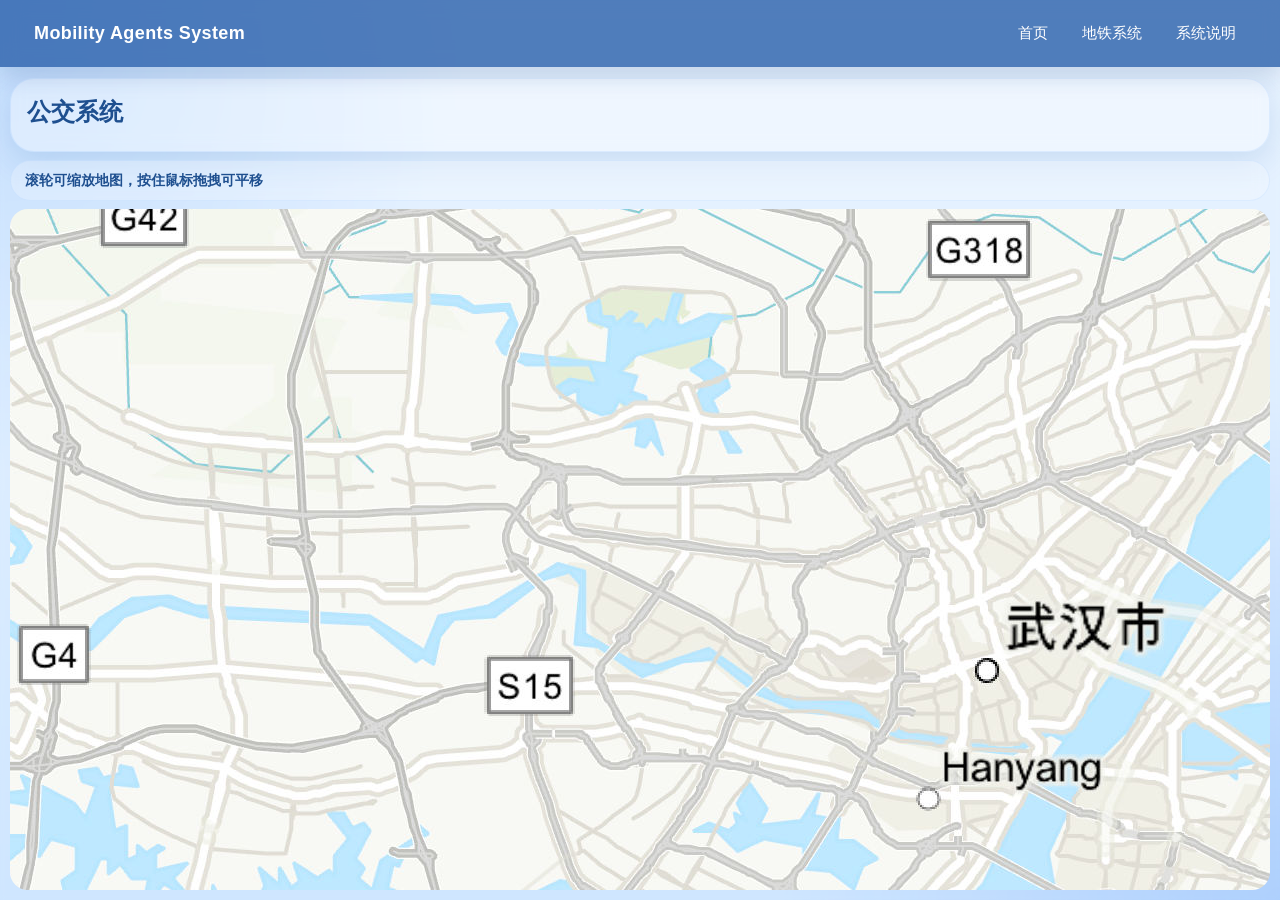
==== pages/bus_map.html @ d88f392e "Add files via upload" ====
<!DOCTYPE html>
<html lang="zh">
<head>
  <meta charset="UTF-8" />
  <meta name="viewport" content="width=device-width, initial-scale=1.0" />
  <title>公交系统</title>
  <link rel="stylesheet" href="../styles/app.css" />
</head>
<body class="map-page">
  <header class="top-bar">
    <div class="brand-title">Mobility Agents System</div>
    <div class="nav-group">
      <button onclick="goHome()">首页</button>
      <button onclick="goPage('./metro_map.html')">地铁系统</button>
      <button onclick="goPage('./about.html')">系统说明</button>
    </div>
  </header>

  <main class="map-page-shell">
    <div class="page-container">
      <div class="page-header">
        <button class="inline-back" onclick="goHome()">返回首页</button>

        <section class="glass-card page-title-card">
          <h1 class="page-title">公交系统</h1>
        </section>
      </div>

      <section class="map-toolbar">
        <div class="map-tip">滚轮可缩放地图，按住鼠标拖拽可平移</div>
      </section>

      <section class="map-stage-section">
        <div id="map-viewport">
          <div id="map-container">
            <img
              id="map-image"
              src="../assets/images/bus_map.jpg"
              alt="公交地图"
            />
            <div id="station-layer"></div>
          </div>
        </div>
      </section>
    </div>
  </main>

  <!-- 旧逻辑写入容器：隐藏但保留 -->
  <div id="station-card-panel" style="display:none;">
    <div id="station-card-container"></div>
  </div>

  <!-- 新展示覆盖层 -->
  <div id="station-card-overlay">
    <div class="station-card-modal">
      <div class="station-panel-header">
        <div class="station-panel-title">站点详情</div>
        <button class="panel-close-btn" onclick="closeStationCard()">关闭</button>
      </div>
      <div id="station-card-overlay-container"></div>
    </div>
  </div>

  <div id="mobile-station-card-overlay" style="display:none;">
    <div class="mobile-overlay-inner">
      <div class="mobile-overlay-header">
        <button class="mobile-back-btn" onclick="closeMobileStationCard()">返回</button>
      </div>
      <div id="mobile-station-card-container"></div>
    </div>
  </div>

  <script src="../scripts/utils/constants.js"></script>
  <script src="../scripts/api/data_api.js"></script>

  <script src="../scripts/card/suggestion_renderer.js"></script>
  <script src="../scripts/card/chart_renderer.js"></script>
  <script src="../scripts/card/card_renderer.js"></script>
  <script src="../scripts/card/card_controller.js"></script>

  <script src="../scripts/map/geo_mapper.js"></script>
  <script src="../scripts/map/station_layer.js"></script>
  <script src="../scripts/map/interaction.js"></script>
  <script src="../scripts/map/map_init.js"></script>

  <script>
    function goHome() {
      window.location.href = '../index.html';
    }

    function goPage(path) {
      window.location.href = path;
    }

    function setupStationCardOverlay() {
      const overlay = document.getElementById("station-card-overlay");
      const oldContainer = document.getElementById("station-card-container");
      const overlayContainer = document.getElementById("station-card-overlay-container");

      if (!overlay || !oldContainer || !overlayContainer) return;

      function openOverlayIfHasContent() {
        const html = oldContainer.innerHTML.trim();
        if (html) {
          overlayContainer.innerHTML = html;
          overlay.style.display = "block";
        }
      }

      const observer = new MutationObserver(() => {
        openOverlayIfHasContent();
      });

      observer.observe(oldContainer, {
        childList: true,
        subtree: true,
        characterData: true
      });

      const rawClose = window.closeStationCard;
      window.closeStationCard = function () {
        overlay.style.display = "none";
        overlayContainer.innerHTML = "";
        oldContainer.innerHTML = "";
        if (typeof rawClose === "function") {
          rawClose();
        }
      };

      overlay.addEventListener("click", (event) => {
        if (event.target === overlay) {
          window.closeStationCard();
        }
      });
    }

    function initMapViewer() {
      const viewport = document.getElementById("map-viewport");
      const mapContainer = document.getElementById("map-container");
      const mapImage = document.getElementById("map-image");
      const stationLayer = document.getElementById("station-layer");

      if (!viewport || !mapContainer || !mapImage || !stationLayer) return;

      let scale = 1;
      let minScale = 1;
      let maxScale = 4;

      let translateX = 0;
      let translateY = 0;

      let isDragging = false;
      let dragStartX = 0;
      let dragStartY = 0;
      let dragOriginX = 0;
      let dragOriginY = 0;

      function syncLayerSize() {
        stationLayer.style.width = mapImage.offsetWidth + "px";
        stationLayer.style.height = mapImage.offsetHeight + "px";
      }

      function getImageWidth() {
        return mapImage.offsetWidth;
      }

      function getImageHeight() {
        return mapImage.offsetHeight;
      }

      function getScaledWidth() {
        return getImageWidth() * scale;
      }

      function getScaledHeight() {
        return getImageHeight() * scale;
      }

      function clampTranslate() {
        const vw = viewport.clientWidth;
        const vh = viewport.clientHeight;
        const scaledWidth = getScaledWidth();
        const scaledHeight = getScaledHeight();

        if (scaledWidth <= vw) {
          translateX = (vw - scaledWidth) / 2;
        } else {
          const minX = vw - scaledWidth;
          const maxX = 0;
          translateX = Math.min(maxX, Math.max(minX, translateX));
        }

        if (scaledHeight <= vh) {
          translateY = (vh - scaledHeight) / 2;
        } else {
          const minY = vh - scaledHeight;
          const maxY = 0;
          translateY = Math.min(maxY, Math.max(minY, translateY));
        }
      }

      function applyTransform() {
        clampTranslate();
        mapContainer.style.transform = `translate(${translateX}px, ${translateY}px) scale(${scale})`;
        updateIconScale(scale);
      }

      function updateIconScale(currentScale) {
        const stationButtons = stationLayer.querySelectorAll("button");
        const baseSize = 40;
        const adaptiveSize = Math.max(baseSize / currentScale, 20);
        
        stationButtons.forEach(btn => {
          btn.style.width = `${adaptiveSize}px`;
          btn.style.height = `${adaptiveSize}px`;
          const img = btn.querySelector("img");
          if (img) {
            img.style.width = `${adaptiveSize}px`;
            img.style.height = `${adaptiveSize}px`;
          }
        });
      }

      function updateCoverScale() {
        const vw = viewport.clientWidth;
        const vh = viewport.clientHeight;
        const iw = getImageWidth();
        const ih = getImageHeight();

        if (!iw || !ih) return;

        minScale = Math.max(vw / iw, vh / ih);
        if (scale < minScale) {
          scale = minScale;
        }
      }

      function resetToCover() {
        updateCoverScale();
        const vw = viewport.clientWidth;
        const vh = viewport.clientHeight;
        const scaledWidth = getScaledWidth();
        const scaledHeight = getScaledHeight();

        translateX = (vw - scaledWidth) / 2;
        translateY = (vh - scaledHeight) / 2;

        applyTransform();
      }

      function zoomAtPoint(delta, clientX, clientY) {
        const rect = viewport.getBoundingClientRect();
        const offsetX = clientX - rect.left;
        const offsetY = clientY - rect.top;

        const prevScale = scale;
        let nextScale = scale * (delta > 0 ? 1.12 : 0.88);
        nextScale = Math.max(minScale, Math.min(maxScale, nextScale));

        if (nextScale === prevScale) return;

        const worldX = (offsetX - translateX) / prevScale;
        const worldY = (offsetY - translateY) / prevScale;

        scale = nextScale;
        translateX = offsetX - worldX * scale;
        translateY = offsetY - worldY * scale;

        applyTransform();
      }

      viewport.addEventListener("wheel", (event) => {
        event.preventDefault();
        zoomAtPoint(-event.deltaY, event.clientX, event.clientY);
      }, { passive: false });

      viewport.addEventListener("mousedown", (event) => {
        isDragging = true;
        viewport.classList.add("dragging");
        dragStartX = event.clientX;
        dragStartY = event.clientY;
        dragOriginX = translateX;
        dragOriginY = translateY;
      });

      window.addEventListener("mousemove", (event) => {
        if (!isDragging) return;
        translateX = dragOriginX + (event.clientX - dragStartX);
        translateY = dragOriginY + (event.clientY - dragStartY);
        applyTransform();
      });

      window.addEventListener("mouseup", () => {
        isDragging = false;
        viewport.classList.remove("dragging");
      });

      window.addEventListener("resize", () => {
        syncLayerSize();
        resetToCover();
      });

      syncLayerSize();
      resetToCover();
    }

    document.addEventListener("DOMContentLoaded", () => {
      const mapImage = document.getElementById("map-image");

      const runInit = () => {
        initMap("bus");
        setupStationCardOverlay();
        initMapViewer();
      };

      if (mapImage.complete) {
        runInit();
      } else {
        mapImage.onload = runInit;
      }
    });
  </script>
</body>
</html>
---- styles/app.css ----
@import url("./base.css");
@import url("./home.css");
@import url("./map.css");
@import url("./overlay.css");
@import url("./about.css");
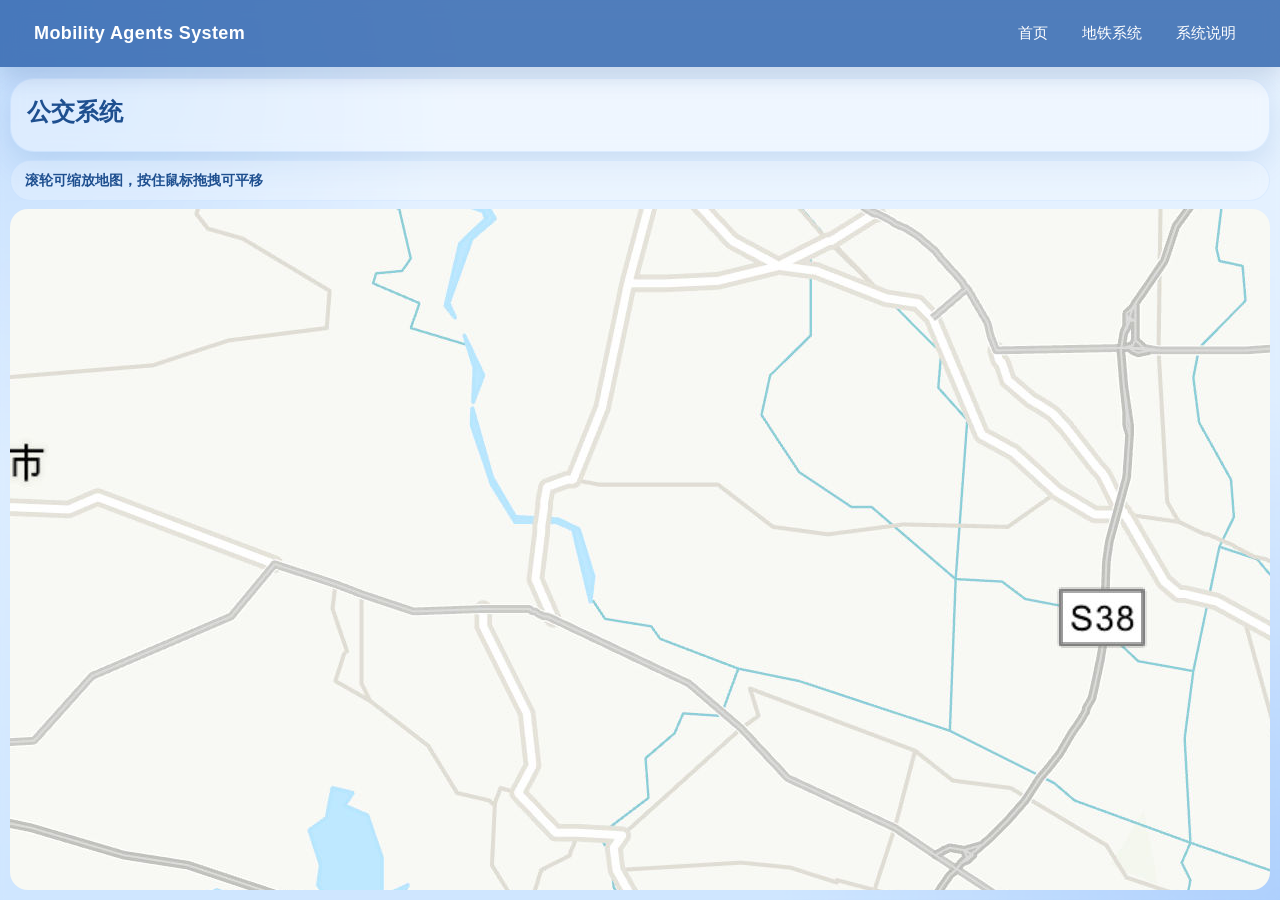
==== commit 86a939ce: "Update bus_map.html" ====
--- a/pages/bus_map.html
+++ b/pages/bus_map.html
@@ -45,12 +45,10 @@
     </div>
   </main>
 
-  <!-- 旧逻辑写入容器：隐藏但保留 -->
   <div id="station-card-panel" style="display:none;">
     <div id="station-card-container"></div>
   </div>
 
-  <!-- 新展示覆盖层 -->
   <div id="station-card-overlay">
     <div class="station-card-modal">
       <div class="station-panel-header">
@@ -72,6 +70,7 @@
 
   <script src="../scripts/utils/constants.js"></script>
   <script src="../scripts/api/data_api.js"></script>
+  <script src="../scripts/api/agent_api.js"></script>
 
   <script src="../scripts/card/suggestion_renderer.js"></script>
   <script src="../scripts/card/chart_renderer.js"></script>
@@ -84,241 +83,9 @@
   <script src="../scripts/map/map_init.js"></script>
 
   <script>
-    function goHome() {
-      window.location.href = '../index.html';
-    }
-
-    function goPage(path) {
-      window.location.href = path;
-    }
-
-    function setupStationCardOverlay() {
-      const overlay = document.getElementById("station-card-overlay");
-      const oldContainer = document.getElementById("station-card-container");
-      const overlayContainer = document.getElementById("station-card-overlay-container");
-
-      if (!overlay || !oldContainer || !overlayContainer) return;
-
-      function openOverlayIfHasContent() {
-        const html = oldContainer.innerHTML.trim();
-        if (html) {
-          overlayContainer.innerHTML = html;
-          overlay.style.display = "block";
-        }
-      }
-
-      const observer = new MutationObserver(() => {
-        openOverlayIfHasContent();
-      });
-
-      observer.observe(oldContainer, {
-        childList: true,
-        subtree: true,
-        characterData: true
-      });
-
-      const rawClose = window.closeStationCard;
-      window.closeStationCard = function () {
-        overlay.style.display = "none";
-        overlayContainer.innerHTML = "";
-        oldContainer.innerHTML = "";
-        if (typeof rawClose === "function") {
-          rawClose();
-        }
-      };
-
-      overlay.addEventListener("click", (event) => {
-        if (event.target === overlay) {
-          window.closeStationCard();
-        }
-      });
-    }
-
-    function initMapViewer() {
-      const viewport = document.getElementById("map-viewport");
-      const mapContainer = document.getElementById("map-container");
-      const mapImage = document.getElementById("map-image");
-      const stationLayer = document.getElementById("station-layer");
-
-      if (!viewport || !mapContainer || !mapImage || !stationLayer) return;
-
-      let scale = 1;
-      let minScale = 1;
-      let maxScale = 4;
-
-      let translateX = 0;
-      let translateY = 0;
-
-      let isDragging = false;
-      let dragStartX = 0;
-      let dragStartY = 0;
-      let dragOriginX = 0;
-      let dragOriginY = 0;
-
-      function syncLayerSize() {
-        stationLayer.style.width = mapImage.offsetWidth + "px";
-        stationLayer.style.height = mapImage.offsetHeight + "px";
-      }
-
-      function getImageWidth() {
-        return mapImage.offsetWidth;
-      }
-
-      function getImageHeight() {
-        return mapImage.offsetHeight;
-      }
-
-      function getScaledWidth() {
-        return getImageWidth() * scale;
-      }
-
-      function getScaledHeight() {
-        return getImageHeight() * scale;
-      }
-
-      function clampTranslate() {
-        const vw = viewport.clientWidth;
-        const vh = viewport.clientHeight;
-        const scaledWidth = getScaledWidth();
-        const scaledHeight = getScaledHeight();
-
-        if (scaledWidth <= vw) {
-          translateX = (vw - scaledWidth) / 2;
-        } else {
-          const minX = vw - scaledWidth;
-          const maxX = 0;
-          translateX = Math.min(maxX, Math.max(minX, translateX));
-        }
-
-        if (scaledHeight <= vh) {
-          translateY = (vh - scaledHeight) / 2;
-        } else {
-          const minY = vh - scaledHeight;
-          const maxY = 0;
-          translateY = Math.min(maxY, Math.max(minY, translateY));
-        }
-      }
-
-      function applyTransform() {
-        clampTranslate();
-        mapContainer.style.transform = `translate(${translateX}px, ${translateY}px) scale(${scale})`;
-        updateIconScale(scale);
-      }
-
-      function updateIconScale(currentScale) {
-        const stationButtons = stationLayer.querySelectorAll("button");
-        const baseSize = 40;
-        const adaptiveSize = Math.max(baseSize / currentScale, 20);
-        
-        stationButtons.forEach(btn => {
-          btn.style.width = `${adaptiveSize}px`;
-          btn.style.height = `${adaptiveSize}px`;
-          const img = btn.querySelector("img");
-          if (img) {
-            img.style.width = `${adaptiveSize}px`;
-            img.style.height = `${adaptiveSize}px`;
-          }
-        });
-      }
-
-      function updateCoverScale() {
-        const vw = viewport.clientWidth;
-        const vh = viewport.clientHeight;
-        const iw = getImageWidth();
-        const ih = getImageHeight();
-
-        if (!iw || !ih) return;
-
-        minScale = Math.max(vw / iw, vh / ih);
-        if (scale < minScale) {
-          scale = minScale;
-        }
-      }
-
-      function resetToCover() {
-        updateCoverScale();
-        const vw = viewport.clientWidth;
-        const vh = viewport.clientHeight;
-        const scaledWidth = getScaledWidth();
-        const scaledHeight = getScaledHeight();
-
-        translateX = (vw - scaledWidth) / 2;
-        translateY = (vh - scaledHeight) / 2;
-
-        applyTransform();
-      }
-
-      function zoomAtPoint(delta, clientX, clientY) {
-        const rect = viewport.getBoundingClientRect();
-        const offsetX = clientX - rect.left;
-        const offsetY = clientY - rect.top;
-
-        const prevScale = scale;
-        let nextScale = scale * (delta > 0 ? 1.12 : 0.88);
-        nextScale = Math.max(minScale, Math.min(maxScale, nextScale));
-
-        if (nextScale === prevScale) return;
-
-        const worldX = (offsetX - translateX) / prevScale;
-        const worldY = (offsetY - translateY) / prevScale;
-
-        scale = nextScale;
-        translateX = offsetX - worldX * scale;
-        translateY = offsetY - worldY * scale;
-
-        applyTransform();
-      }
-
-      viewport.addEventListener("wheel", (event) => {
-        event.preventDefault();
-        zoomAtPoint(-event.deltaY, event.clientX, event.clientY);
-      }, { passive: false });
-
-      viewport.addEventListener("mousedown", (event) => {
-        isDragging = true;
-        viewport.classList.add("dragging");
-        dragStartX = event.clientX;
-        dragStartY = event.clientY;
-        dragOriginX = translateX;
-        dragOriginY = translateY;
-      });
-
-      window.addEventListener("mousemove", (event) => {
-        if (!isDragging) return;
-        translateX = dragOriginX + (event.clientX - dragStartX);
-        translateY = dragOriginY + (event.clientY - dragStartY);
-        applyTransform();
-      });
-
-      window.addEventListener("mouseup", () => {
-        isDragging = false;
-        viewport.classList.remove("dragging");
-      });
-
-      window.addEventListener("resize", () => {
-        syncLayerSize();
-        resetToCover();
-      });
-
-      syncLayerSize();
-      resetToCover();
-    }
-
     document.addEventListener("DOMContentLoaded", () => {
-      const mapImage = document.getElementById("map-image");
-
-      const runInit = () => {
-        initMap("bus");
-        setupStationCardOverlay();
-        initMapViewer();
-      };
-
-      if (mapImage.complete) {
-        runInit();
-      } else {
-        mapImage.onload = runInit;
-      }
+      initMap(STATION_TYPES.BUS);
     });
   </script>
 </body>
-</html>+</html>
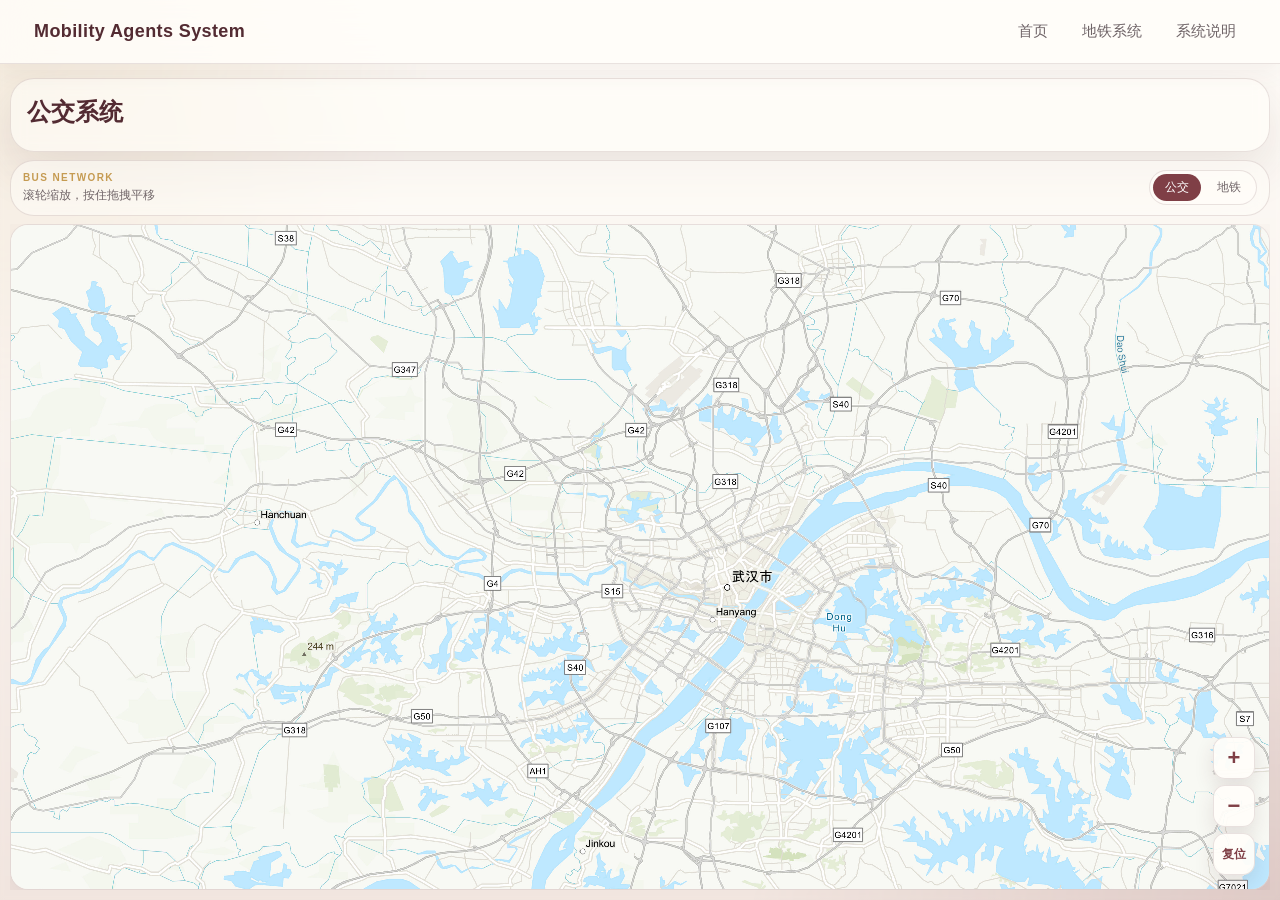
==== commit b794965d: "20260602 update frontend map interaction" ====
--- a/pages/bus_map.html
+++ b/pages/bus_map.html
@@ -26,12 +26,19 @@
         </section>
       </div>
 
-      <section class="map-toolbar">
-        <div class="map-tip">滚轮可缩放地图，按住鼠标拖拽可平移</div>
-      </section>
+      <section class="map-toolbar">
+        <div>
+          <div class="map-eyebrow">BUS NETWORK</div>
+          <div class="map-tip"><span class="desktop-tip">滚轮缩放，按住拖拽平移</span><span class="mobile-tip">双指缩放，单指拖动地图</span></div>
+        </div>
+        <div class="map-switcher" aria-label="地图系统切换">
+          <button class="active" type="button" aria-current="page">公交</button>
+          <button type="button" onclick="goPage('./metro_map.html')">地铁</button>
+        </div>
+      </section>
 
       <section class="map-stage-section">
-        <div id="map-viewport">
+        <div id="map-viewport">
           <div id="map-container">
             <img
               id="map-image"
@@ -39,34 +46,29 @@
               alt="公交地图"
             />
             <div id="station-layer"></div>
-          </div>
-        </div>
+          </div>
+          <div class="map-controls" aria-label="地图缩放控件">
+            <button type="button" onclick="zoomMapBy(1.25)" aria-label="放大地图">+</button>
+            <button type="button" onclick="zoomMapBy(0.8)" aria-label="缩小地图">−</button>
+            <button class="map-reset" type="button" onclick="resetMapView()">复位</button>
+          </div>
+        </div>
       </section>
     </div>
   </main>
 
-  <div id="station-card-panel" style="display:none;">
-    <div id="station-card-container"></div>
+  <div id="station-card-panel" class="station-card-panel" style="display: none;">
+    <button class="station-card-close" onclick="closeStationCard()">×</button>
+    <div id="station-card-content"></div>
   </div>
 
-  <div id="station-card-overlay">
-    <div class="station-card-modal">
-      <div class="station-panel-header">
-        <div class="station-panel-title">站点详情</div>
-        <button class="panel-close-btn" onclick="closeStationCard()">关闭</button>
-      </div>
-      <div id="station-card-overlay-container"></div>
+  <div id="mobile-station-card-overlay" class="mobile-station-card-overlay" style="display: none;">
+    <div class="mobile-station-card-inner">
+      <button class="station-card-close" onclick="closeMobileStationCard()">×</button>
+      <div id="mobile-station-card-content"></div>
     </div>
   </div>
 
-  <div id="mobile-station-card-overlay" style="display:none;">
-    <div class="mobile-overlay-inner">
-      <div class="mobile-overlay-header">
-        <button class="mobile-back-btn" onclick="closeMobileStationCard()">返回</button>
-      </div>
-      <div id="mobile-station-card-container"></div>
-    </div>
-  </div>
 
   <script src="../scripts/utils/constants.js"></script>
   <script src="../scripts/api/data_api.js"></script>
@@ -89,3 +91,4 @@
   </script>
 </body>
 </html>
+
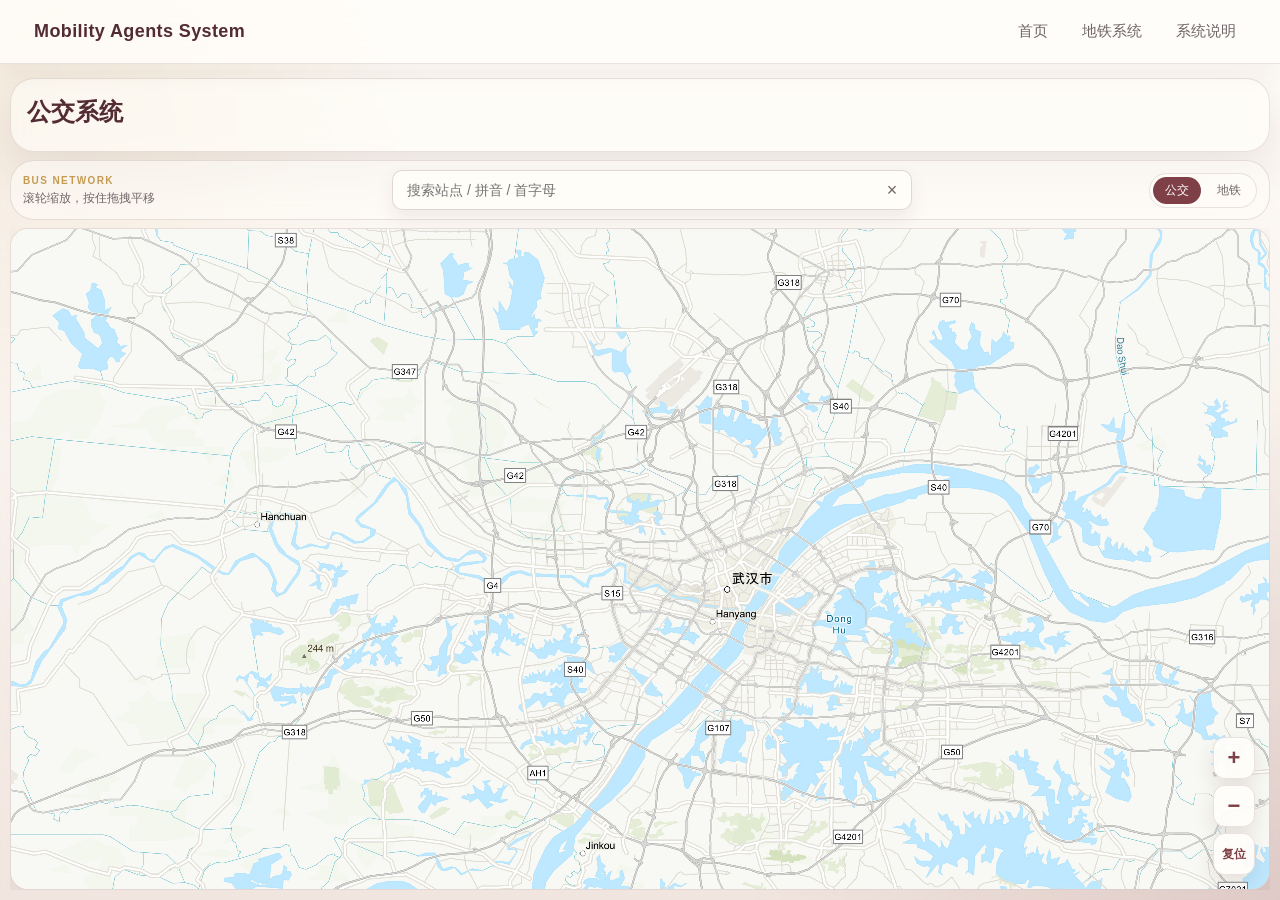
==== commit 5d43557d: "20260603 02" ====
--- a/pages/bus_map.html
+++ b/pages/bus_map.html
@@ -31,6 +31,13 @@
           <div class="map-eyebrow">BUS NETWORK</div>
           <div class="map-tip"><span class="desktop-tip">滚轮缩放，按住拖拽平移</span><span class="mobile-tip">双指缩放，单指拖动地图</span></div>
         </div>
+        <div class="station-search" role="combobox" aria-expanded="false" aria-owns="station-search-results">
+          <label class="sr-only" for="station-search-input">搜索公交站点</label>
+          <input id="station-search-input" type="search" autocomplete="off" placeholder="搜索站点 / 拼音 / 首字母" />
+          <button id="station-search-clear" class="station-search-clear" type="button" aria-label="清空搜索">×</button>
+          <div id="station-search-results" class="station-search-results" role="listbox" hidden></div>
+          <div id="station-search-status" class="sr-only" aria-live="polite"></div>
+        </div>
         <div class="map-switcher" aria-label="地图系统切换">
           <button class="active" type="button" aria-current="page">公交</button>
           <button type="button" onclick="goPage('./metro_map.html')">地铁</button>
@@ -40,11 +47,17 @@
       <section class="map-stage-section">
         <div id="map-viewport">
           <div id="map-container">
-            <img
-              id="map-image"
-              src="../assets/images/bus_map.jpg"
-              alt="公交地图"
-            />
+            <picture>
+              <source media="(max-width: 767px)" srcset="../assets/images/bus_map_mobile.jpg" />
+              <img
+                id="map-image"
+                src="../assets/images/bus_map.jpg"
+                alt="公交地图"
+                width="5000"
+                height="3351"
+                decoding="async"
+              />
+            </picture>
             <div id="station-layer"></div>
           </div>
           <div class="map-controls" aria-label="地图缩放控件">
@@ -78,10 +91,11 @@
   <script src="../scripts/card/chart_renderer.js"></script>
   <script src="../scripts/card/card_renderer.js"></script>
   <script src="../scripts/card/card_controller.js"></script>
-
-  <script src="../scripts/map/geo_mapper.js"></script>
-  <script src="../scripts/map/station_layer.js"></script>
-  <script src="../scripts/map/interaction.js"></script>
+
+  <script src="../scripts/map/geo_mapper.js"></script>
+  <script src="../scripts/map/station_search.js"></script>
+  <script src="../scripts/map/station_layer.js"></script>
+  <script src="../scripts/map/interaction.js"></script>
   <script src="../scripts/map/map_init.js"></script>
 
   <script>
